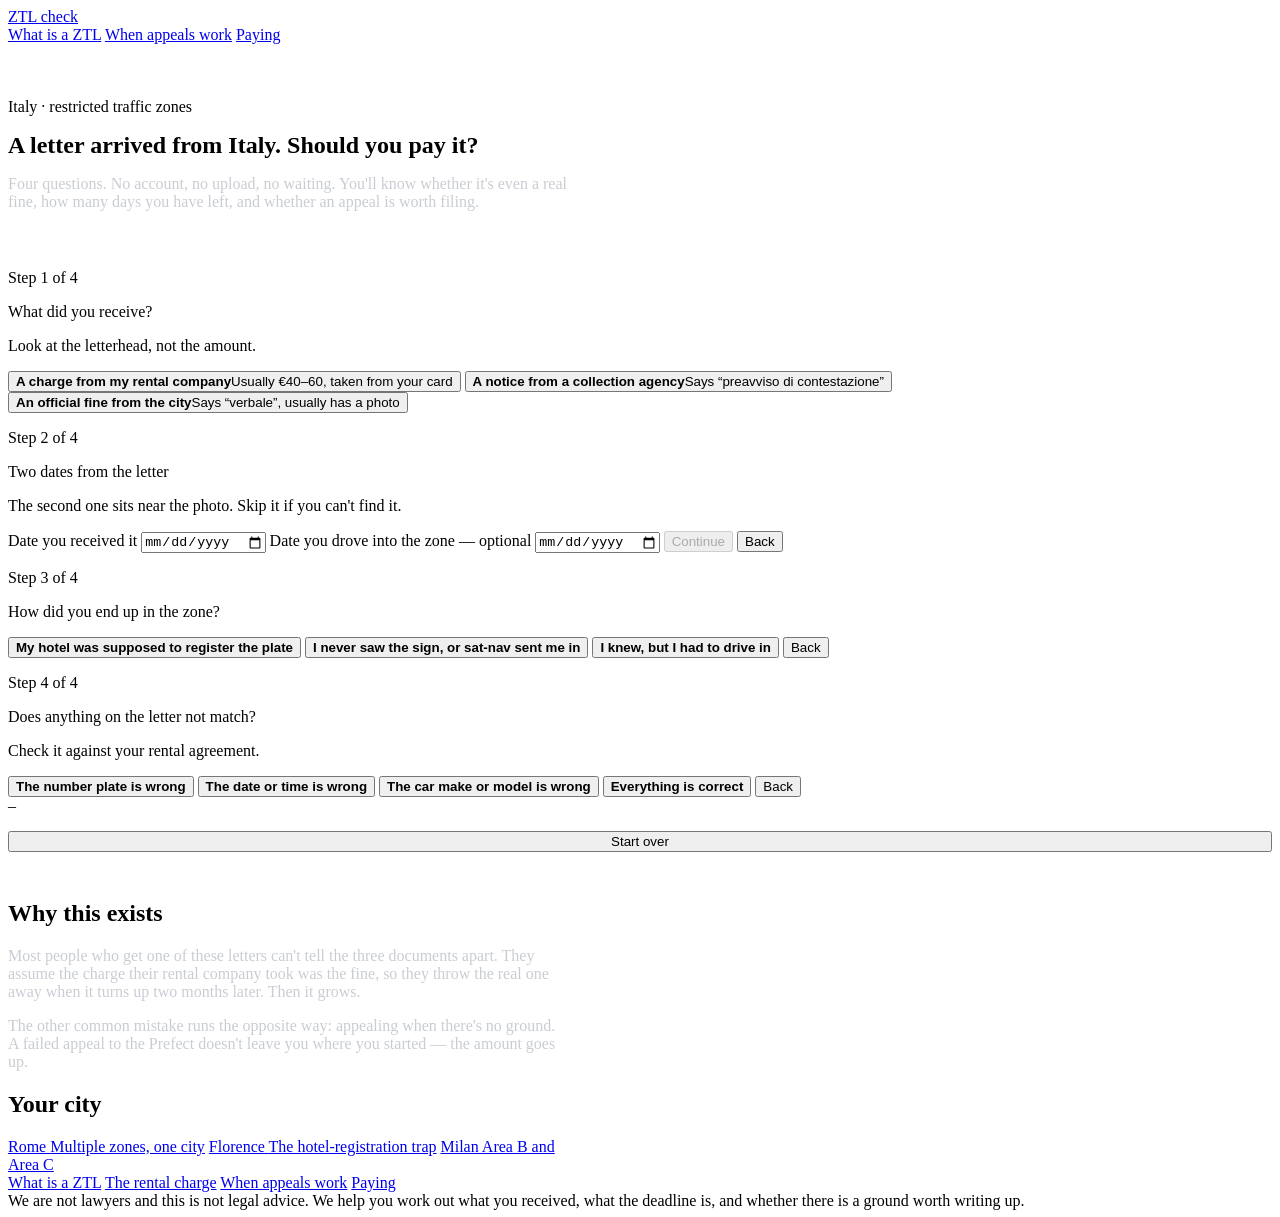
==== index.html @ f79babda "Add files via upload" ====
<!DOCTYPE html>
<html lang="en">
<head>
<meta charset="utf-8">
<meta name="viewport" content="width=device-width, initial-scale=1, viewport-fit=cover">
<title>Got an Italian ZTL fine? Find out in 30 seconds if you should pay or appeal</title>
<meta name="description" content="Four questions and you know whether your Italian ZTL letter is a real fine, whether you still have a deadline, and whether an appeal is worth it. Free.">
<link rel="canonical" href="https://example.com/">
<meta property="og:title" content="Got an Italian ZTL fine?">
<meta property="og:description" content="Four questions. Pay, appeal, or ignore — you'll know in 30 seconds.">
<meta property="og:type" content="website">
<link rel="preconnect" href="https://fonts.googleapis.com">
<link rel="preconnect" href="https://fonts.gstatic.com" crossorigin>
<link href="https://fonts.googleapis.com/css2?family=Archivo+Narrow:wght@600;700&family=Archivo:wght@400;600;900&display=swap" rel="stylesheet">
<link rel="stylesheet" href="assets/style.css">
</head>
<body class="night">

<header class="site-head">
  <div class="wrap">
    <div class="mark" aria-hidden="true"></div>
    <a class="brand" href="index.html">ZTL check</a>
    <nav>
      <a href="what-is-ztl.html">What is a ZTL</a>
      <a href="appeal-grounds.html">When appeals work</a>
      <a href="how-to-pay.html">Paying</a>
    </nav>
  </div>
</header>

<main class="wrap">

  <section style="padding:38px 0 26px;max-width:560px">
    <p class="plate">Italy · restricted traffic zones</p>
    <h1 style="margin:10px 0 14px">A letter arrived from Italy. Should you pay it?</h1>
    <p class="lede" style="color:#C9CDD3">Four questions. No account, no upload, no waiting. You'll know whether it's even a real fine, how many days you have left, and whether an appeal is worth filing.</p>
  </section>

  <!-- ===================== THE TOOL ===================== -->
  <section id="tool">
    <div class="dots" aria-hidden="true">
      <i class="dot on"></i><i class="dot"></i><i class="dot"></i><i class="dot"></i>
    </div>

    <div class="step on" id="s1">
      <p class="plate">Step 1 of 4</p>
      <p class="q">What did you receive?</p>
      <p class="help">Look at the letterhead, not the amount.</p>
      <button class="opt" data-q="doc_type" data-v="rental_fee">
        <b>A charge from my rental company</b><span>Usually €40–60, taken from your card</span></button>
      <button class="opt" data-q="doc_type" data-v="preavviso">
        <b>A notice from a collection agency</b><span>Says “preavviso di contestazione”</span></button>
      <button class="opt" data-q="doc_type" data-v="verbale">
        <b>An official fine from the city</b><span>Says “verbale”, usually has a photo</span></button>
    </div>

    <div class="step" id="s2">
      <p class="plate">Step 2 of 4</p>
      <p class="q">Two dates from the letter</p>
      <p class="help">The second one sits near the photo. Skip it if you can't find it.</p>
      <label class="field"><span class="plate">Date you received it</span>
        <input type="date" id="notice_date"></label>
      <label class="field"><span class="plate">Date you drove into the zone — optional</span>
        <input type="date" id="violation_date"></label>
      <button class="next" id="n2" disabled>Continue</button>
      <button class="back" data-back="1">Back</button>
    </div>

    <div class="step" id="s3">
      <p class="plate">Step 3 of 4</p>
      <p class="q">How did you end up in the zone?</p>
      <button class="opt" data-q="entry" data-v="hotel"><b>My hotel was supposed to register the plate</b></button>
      <button class="opt" data-q="entry" data-v="no_sign"><b>I never saw the sign, or sat-nav sent me in</b></button>
      <button class="opt" data-q="entry" data-v="knew"><b>I knew, but I had to drive in</b></button>
      <button class="back" data-back="2">Back</button>
    </div>

    <div class="step" id="s4">
      <p class="plate">Step 4 of 4</p>
      <p class="q">Does anything on the letter not match?</p>
      <p class="help">Check it against your rental agreement.</p>
      <button class="opt" data-q="mismatch" data-v="plate"><b>The number plate is wrong</b></button>
      <button class="opt" data-q="mismatch" data-v="datetime"><b>The date or time is wrong</b></button>
      <button class="opt" data-q="mismatch" data-v="vehicle"><b>The car make or model is wrong</b></button>
      <button class="opt" data-q="mismatch" data-v="none"><b>Everything is correct</b></button>
      <button class="back" data-back="3">Back</button>
    </div>

    <div class="step" id="sr">
      <div class="sign-badge" id="badge"><div class="num" id="bnum">–</div><div class="unit" id="bunit"></div></div>
      <p id="verdict"></p>
      <p id="detail"></p>
      <div class="ground" id="ground" hidden></div>
      <a class="btn block ghost" id="cta" href="#"></a>
      <button class="back" data-back="1" style="width:100%;text-align:center">Start over</button>
    </div>
  </section>
  <!-- =================== END OF TOOL ==================== -->

  <section style="max-width:560px;margin-top:48px">
    <h2>Why this exists</h2>
    <p style="color:#C9CDD3">Most people who get one of these letters can't tell the three documents apart. They assume the charge their rental company took was the fine, so they throw the real one away when it turns up two months later. Then it grows.</p>
    <p style="color:#C9CDD3">The other common mistake runs the opposite way: appealing when there's no ground. A failed appeal to the Prefect doesn't leave you where you started — the amount goes up.</p>

    <h2>Your city</h2>
    <div class="cities">
      <a href="cities/rome.html">Rome <span>Multiple zones, one city</span></a>
      <a href="cities/florence.html">Florence <span>The hotel-registration trap</span></a>
      <a href="cities/milan.html">Milan <span>Area B and Area C</span></a>
    </div>
  </section>
</main>

<footer class="site-foot">
  <div class="wrap">
    <nav>
      <a href="what-is-ztl.html">What is a ZTL</a>
      <a href="rental-charge.html">The rental charge</a>
      <a href="appeal-grounds.html">When appeals work</a>
      <a href="how-to-pay.html">Paying</a>
    </nav>
    <p style="margin:0">We are not lawyers and this is not legal advice. We help you work out what you received, what the deadline is, and whether there is a ground worth writing up.</p>
  </div>
</footer>

<script src="assets/rules.js"></script>
<script src="assets/app.js"></script>
</body>
</html>
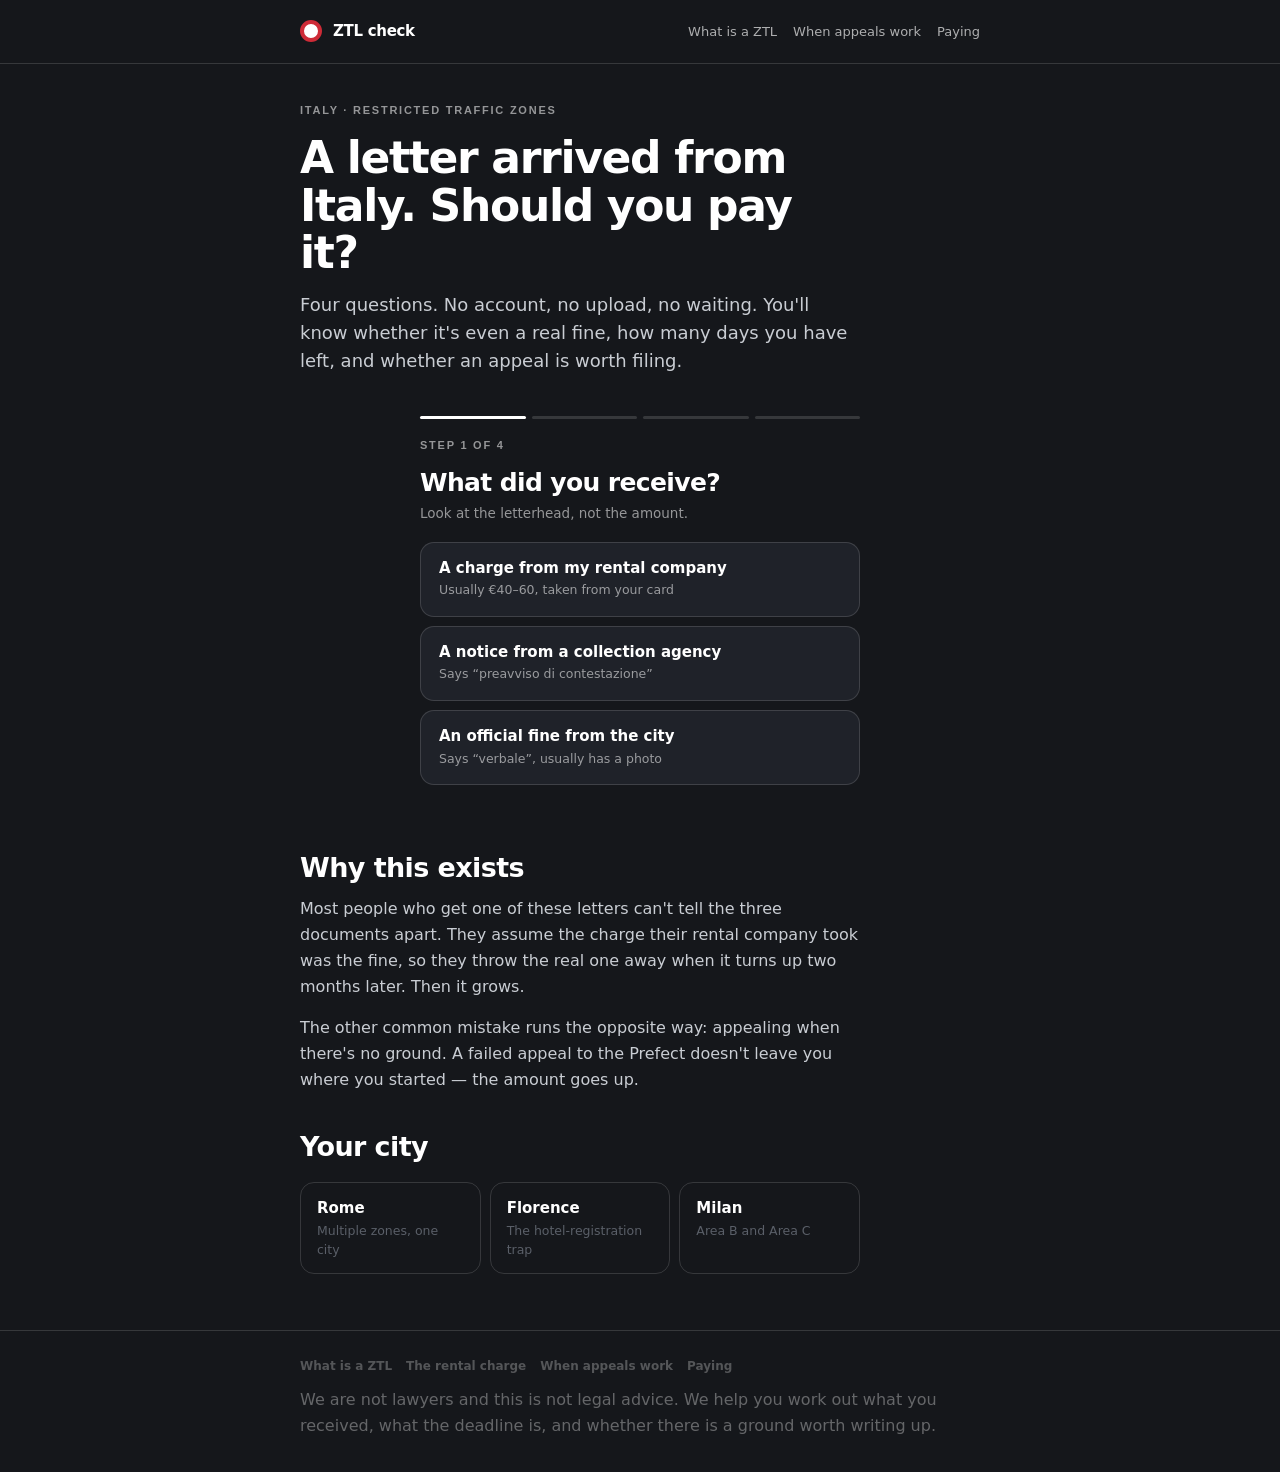
==== commit 57b44466: "Add files via upload" ====
--- a/index.html
+++ b/index.html
@@ -5,14 +5,14 @@
 <meta name="viewport" content="width=device-width, initial-scale=1, viewport-fit=cover">
 <title>Got an Italian ZTL fine? Find out in 30 seconds if you should pay or appeal</title>
 <meta name="description" content="Four questions and you know whether your Italian ZTL letter is a real fine, whether you still have a deadline, and whether an appeal is worth it. Free.">
-<link rel="canonical" href="https://example.com/">
+<link rel="canonical" href="https://johansson3.github.io/ztl-check/">
 <meta property="og:title" content="Got an Italian ZTL fine?">
 <meta property="og:description" content="Four questions. Pay, appeal, or ignore — you'll know in 30 seconds.">
 <meta property="og:type" content="website">
 <link rel="preconnect" href="https://fonts.googleapis.com">
 <link rel="preconnect" href="https://fonts.gstatic.com" crossorigin>
 <link href="https://fonts.googleapis.com/css2?family=Archivo+Narrow:wght@600;700&family=Archivo:wght@400;600;900&display=swap" rel="stylesheet">
-<link rel="stylesheet" href="assets/style.css">
+<link rel="stylesheet" href="style.css">
 </head>
 <body class="night">
 
@@ -104,9 +104,9 @@
 
     <h2>Your city</h2>
     <div class="cities">
-      <a href="cities/rome.html">Rome <span>Multiple zones, one city</span></a>
-      <a href="cities/florence.html">Florence <span>The hotel-registration trap</span></a>
-      <a href="cities/milan.html">Milan <span>Area B and Area C</span></a>
+      <a href="rome.html">Rome <span>Multiple zones, one city</span></a>
+      <a href="florence.html">Florence <span>The hotel-registration trap</span></a>
+      <a href="milan.html">Milan <span>Area B and Area C</span></a>
     </div>
   </section>
 </main>
@@ -123,7 +123,7 @@
   </div>
 </footer>
 
-<script src="assets/rules.js"></script>
-<script src="assets/app.js"></script>
+<script src="rules.js"></script>
+<script src="app.js"></script>
 </body>
 </html>
--- a/style.css
+++ b/style.css
@@ -0,0 +1,173 @@
+/* ZTL Check — shared design system
+   Road at night (tool) vs road sign (content). Two surfaces, one vocabulary. */
+
+:root{
+  --asphalt:#15171B;
+  --asphalt-2:#1F2229;
+  --sign:#FFFFFF;
+  --paper:#F3F2EF;
+  --rosso:#CE2B37;
+  --verde:#0B7A4B;
+  --ambra:#E2A32B;
+  --chalk:rgba(255,255,255,.55);
+  --line-dark:rgba(255,255,255,.14);
+  --line-light:rgba(21,23,27,.14);
+  --muted:#5A5F68;
+  --r:14px;
+  --wrap:720px;
+}
+
+*{box-sizing:border-box;margin:0;padding:0}
+html{scroll-behavior:smooth}
+body{
+  font-family:'Archivo',system-ui,-apple-system,sans-serif;
+  -webkit-font-smoothing:antialiased;
+  line-height:1.5;
+}
+
+/* ---------- surfaces ---------- */
+body.night{background:var(--asphalt);color:var(--sign)}
+body.day{background:var(--paper);color:var(--asphalt)}
+
+.wrap{width:100%;max-width:var(--wrap);margin:0 auto;padding:0 20px}
+.narrow{max-width:560px}
+
+/* ---------- signage label ---------- */
+.plate{
+  font-family:'Archivo Narrow',sans-serif;font-weight:700;
+  text-transform:uppercase;letter-spacing:.16em;font-size:11px;
+}
+.night .plate{color:var(--chalk)}
+.day .plate{color:var(--muted)}
+
+/* ---------- header ---------- */
+.site-head{padding:20px 0;border-bottom:1px solid var(--line-light)}
+.night .site-head{border-color:var(--line-dark)}
+.site-head .wrap{display:flex;align-items:center;gap:11px}
+.mark{width:22px;height:22px;border-radius:50%;border:4px solid var(--rosso);background:var(--sign);flex:0 0 auto}
+.site-head a.brand{text-decoration:none;color:inherit;font-weight:900;letter-spacing:-.02em;font-size:15px}
+.site-head nav{margin-left:auto;display:flex;gap:16px}
+.site-head nav a{font-size:13px;text-decoration:none;color:inherit;opacity:.65}
+.site-head nav a:hover{opacity:1}
+@media(max-width:560px){.site-head nav{display:none}}
+
+/* ---------- type ---------- */
+h1{font-size:clamp(30px,6.5vw,44px);line-height:1.08;font-weight:900;letter-spacing:-.03em}
+h2{font-size:clamp(21px,4vw,27px);line-height:1.18;font-weight:900;letter-spacing:-.022em;margin:38px 0 12px}
+h3{font-size:17px;font-weight:600;margin:26px 0 7px;letter-spacing:-.01em}
+p{margin:0 0 15px;font-size:16px;line-height:1.62}
+.day p{color:#2A2E35}
+.lede{font-size:18px;line-height:1.55}
+.day .lede{color:#3A3F47}
+a{color:inherit}
+ul,ol{margin:0 0 16px 20px}
+li{margin-bottom:8px;font-size:16px;line-height:1.55}
+.day li{color:#2A2E35}
+strong{font-weight:600}
+:focus-visible{outline:2px solid var(--ambra);outline-offset:2px}
+
+/* ---------- callouts ---------- */
+.note{
+  border-left:4px solid var(--ambra);padding:14px 0 14px 16px;margin:22px 0;
+  font-size:15.5px;line-height:1.55;
+}
+.note.stop{border-color:var(--rosso)}
+.note.go{border-color:var(--verde)}
+.note b{display:block;font-weight:700;margin-bottom:4px}
+
+/* ---------- facts table ---------- */
+.facts{width:100%;border-collapse:collapse;margin:20px 0 26px;font-size:15px}
+.facts th,.facts td{text-align:left;padding:12px 0;border-bottom:1px solid var(--line-light)}
+.night .facts th,.night .facts td{border-color:var(--line-dark)}
+.facts th{
+  font-family:'Archivo Narrow',sans-serif;font-weight:700;text-transform:uppercase;
+  letter-spacing:.1em;font-size:11px;color:var(--muted);width:42%;vertical-align:top;padding-right:16px;
+}
+.night .facts th{color:var(--chalk)}
+
+/* ---------- buttons ---------- */
+.btn{
+  display:inline-block;text-decoration:none;text-align:center;border:0;cursor:pointer;
+  font:inherit;font-weight:900;font-size:15.5px;letter-spacing:-.01em;
+  padding:16px 22px;border-radius:var(--r);
+}
+.btn.primary{background:var(--ambra);color:var(--asphalt)}
+.btn.block{display:block;width:100%}
+.btn.ghost{background:transparent;border:1px solid var(--line-light);font-weight:600}
+.night .btn.ghost{border-color:var(--line-dark)}
+
+/* ---------- the tool ---------- */
+#tool{max-width:440px;margin:0 auto;padding-bottom:10px}
+.dots{display:flex;gap:6px;margin:0 0 18px}
+.dot{height:3px;flex:1;background:var(--line-dark);border-radius:2px;transition:background .25s}
+.dot.on{background:var(--sign)}
+.step{display:none;animation:in .28s ease}
+.step.on{display:block}
+@keyframes in{from{opacity:0;transform:translateY(8px)}to{opacity:1;transform:none}}
+@media (prefers-reduced-motion:reduce){.step{animation:none}}
+.q{font-size:25px;line-height:1.15;font-weight:900;letter-spacing:-.025em;margin:6px 0 6px}
+.help{font-size:13.5px;color:var(--chalk);margin-bottom:18px;line-height:1.45}
+.opt{
+  width:100%;text-align:left;background:var(--asphalt-2);color:var(--sign);
+  border:1px solid var(--line-dark);border-radius:var(--r);
+  padding:16px 18px;margin-bottom:9px;cursor:pointer;font:inherit;
+  transition:border-color .15s,background .15s;
+}
+.opt:hover,.opt:focus-visible{border-color:var(--sign);background:#262a32}
+.opt b{display:block;font-weight:600;font-size:15px;line-height:1.3}
+.opt span{display:block;font-size:12.5px;color:var(--chalk);margin-top:3px}
+label.field{display:block;margin-bottom:14px}
+label.field .plate{display:block;margin-bottom:6px}
+input[type=date]{
+  width:100%;background:var(--asphalt-2);border:1px solid var(--line-dark);
+  border-radius:var(--r);padding:15px 16px;color:var(--sign);font:inherit;font-size:15px;
+}
+.next{
+  width:100%;background:var(--sign);color:var(--asphalt);border:0;border-radius:var(--r);
+  padding:16px;font:inherit;font-weight:900;font-size:15px;margin-top:4px;cursor:pointer;
+}
+.next:disabled{opacity:.35;cursor:not-allowed}
+.back{background:none;border:0;padding:14px 0;font:inherit;font-size:12.5px;color:var(--chalk);cursor:pointer}
+.back:hover{color:var(--sign)}
+
+/* signature: verdict as a road sign, the number is the days that matter */
+.sign-badge{
+  width:150px;height:150px;border-radius:50%;background:var(--sign);
+  display:flex;flex-direction:column;align-items:center;justify-content:center;
+  margin:4px auto 22px;
+}
+.sign-badge.green{border:13px solid var(--verde)}
+.sign-badge.amber{border:13px solid var(--ambra)}
+.sign-badge.red{border:13px solid var(--rosso)}
+.sign-badge .num{font-weight:900;font-size:52px;line-height:.9;color:var(--asphalt);letter-spacing:-.045em}
+.sign-badge .unit{
+  font-family:'Archivo Narrow',sans-serif;font-weight:700;font-size:10px;
+  text-transform:uppercase;letter-spacing:.14em;color:var(--muted);margin-top:5px;text-align:center;line-height:1.3;
+}
+#verdict{font-size:27px;line-height:1.12;font-weight:900;letter-spacing:-.028em;text-align:center}
+#detail{font-size:14.5px;line-height:1.55;color:#D3D6DB;margin:12px 0 20px;text-align:center}
+.ground{
+  border-top:1px solid var(--line-dark);border-bottom:1px solid var(--line-dark);
+  padding:13px 0;margin-bottom:20px;font-size:13.5px;color:var(--chalk);line-height:1.5;
+}
+.ground b{color:var(--sign);font-weight:600}
+
+/* ---------- city grid ---------- */
+.cities{display:grid;grid-template-columns:repeat(auto-fill,minmax(150px,1fr));gap:9px;margin:20px 0 10px}
+.cities a{
+  display:block;text-decoration:none;padding:14px 16px;border-radius:var(--r);
+  border:1px solid var(--line-light);font-weight:600;font-size:15px;
+}
+.night .cities a{border-color:var(--line-dark)}
+.cities a:hover{border-color:var(--ambra)}
+.cities a span{display:block;font-weight:400;font-size:12.5px;color:var(--muted);margin-top:2px}
+
+/* ---------- footer ---------- */
+.site-foot{
+  margin-top:56px;padding:26px 0 34px;border-top:1px solid var(--line-light);
+  font-size:12px;line-height:1.6;color:var(--muted);
+}
+.night .site-foot{border-color:var(--line-dark);color:rgba(255,255,255,.34)}
+.site-foot a{opacity:.8}
+.site-foot nav{margin-bottom:10px;display:flex;flex-wrap:wrap;gap:14px}
+.site-foot nav a{text-decoration:none;font-weight:600}
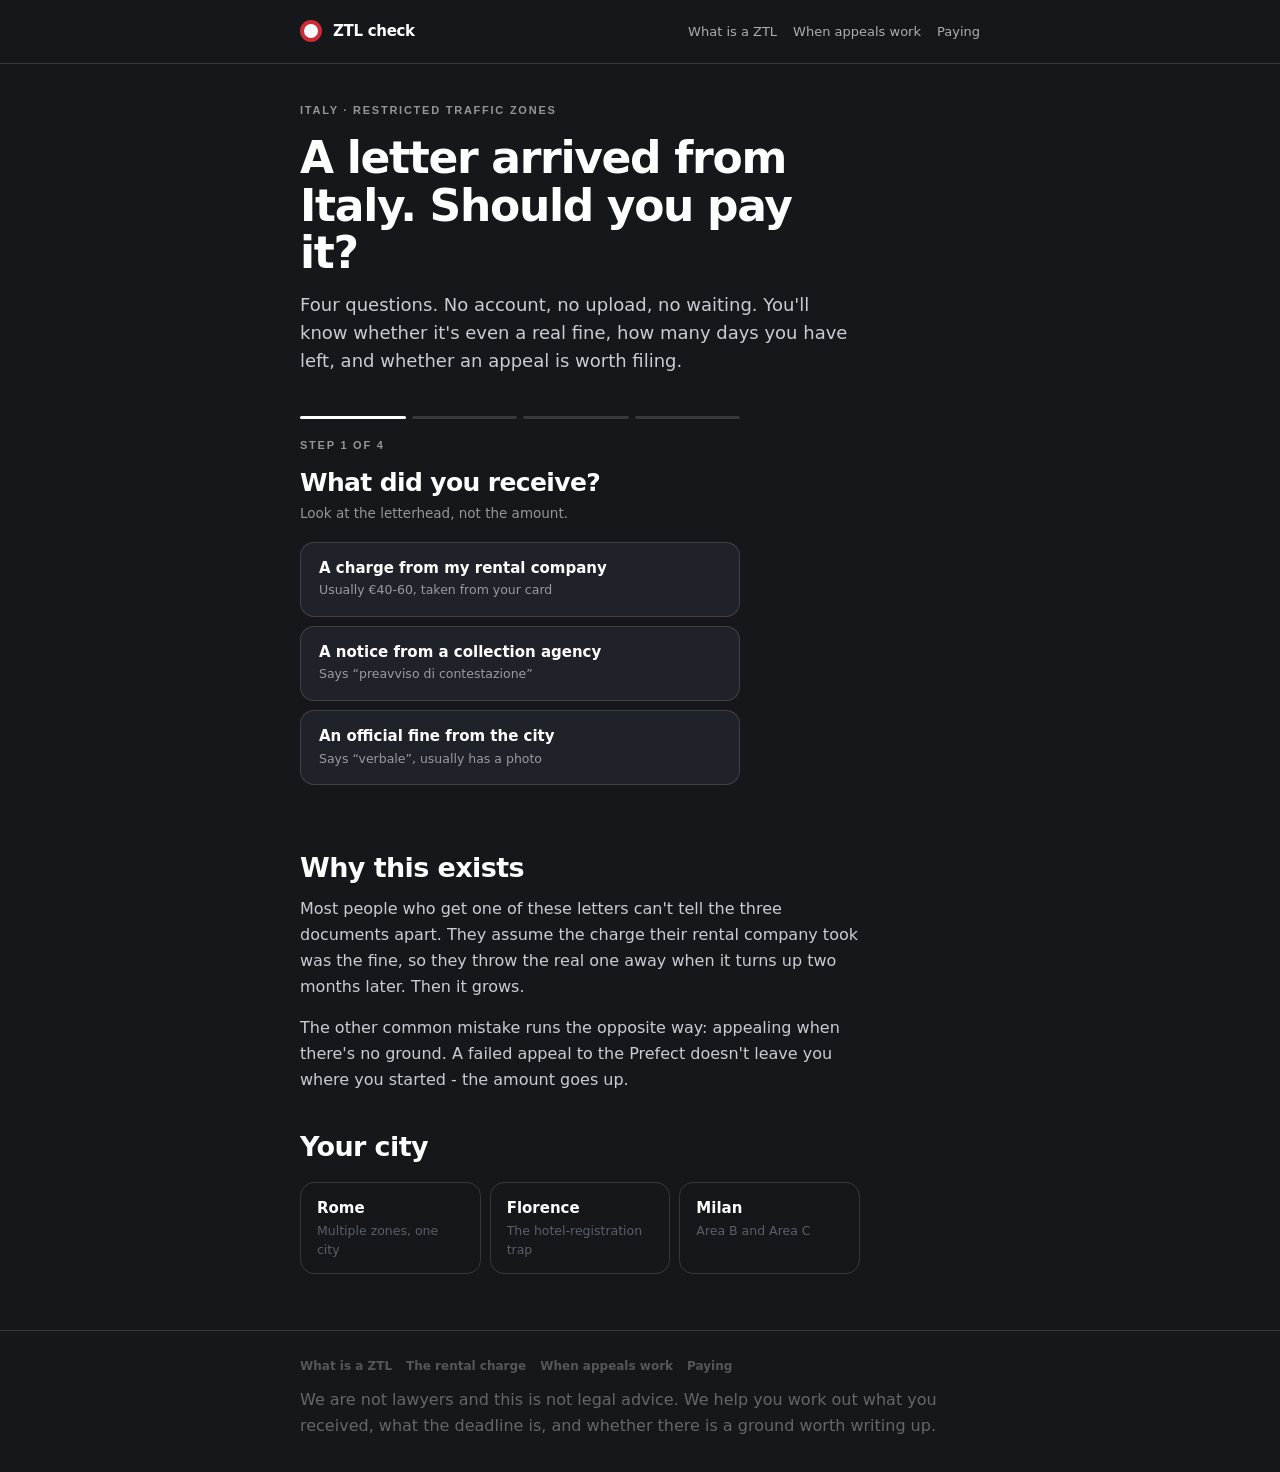
==== commit 2b968858: "Add files via upload" ====
--- a/index.html
+++ b/index.html
@@ -7,7 +7,7 @@
 <meta name="description" content="Four questions and you know whether your Italian ZTL letter is a real fine, whether you still have a deadline, and whether an appeal is worth it. Free.">
 <link rel="canonical" href="https://johansson3.github.io/ztl-check/">
 <meta property="og:title" content="Got an Italian ZTL fine?">
-<meta property="og:description" content="Four questions. Pay, appeal, or ignore — you'll know in 30 seconds.">
+<meta property="og:description" content="Four questions. Pay, appeal, or ignore - you'll know in 30 seconds.">
 <meta property="og:type" content="website">
 <link rel="preconnect" href="https://fonts.googleapis.com">
 <link rel="preconnect" href="https://fonts.gstatic.com" crossorigin>
@@ -47,7 +47,7 @@
       <p class="q">What did you receive?</p>
       <p class="help">Look at the letterhead, not the amount.</p>
       <button class="opt" data-q="doc_type" data-v="rental_fee">
-        <b>A charge from my rental company</b><span>Usually €40–60, taken from your card</span></button>
+        <b>A charge from my rental company</b><span>Usually €40-60, taken from your card</span></button>
       <button class="opt" data-q="doc_type" data-v="preavviso">
         <b>A notice from a collection agency</b><span>Says “preavviso di contestazione”</span></button>
       <button class="opt" data-q="doc_type" data-v="verbale">
@@ -60,7 +60,7 @@
       <p class="help">The second one sits near the photo. Skip it if you can't find it.</p>
       <label class="field"><span class="plate">Date you received it</span>
         <input type="date" id="notice_date"></label>
-      <label class="field"><span class="plate">Date you drove into the zone — optional</span>
+      <label class="field"><span class="plate">Date you drove into the zone - optional</span>
         <input type="date" id="violation_date"></label>
       <button class="next" id="n2" disabled>Continue</button>
       <button class="back" data-back="1">Back</button>
@@ -87,7 +87,7 @@
     </div>
 
     <div class="step" id="sr">
-      <div class="sign-badge" id="badge"><div class="num" id="bnum">–</div><div class="unit" id="bunit"></div></div>
+      <div class="sign-badge" id="badge"><div class="num" id="bnum">-</div><div class="unit" id="bunit"></div></div>
       <p id="verdict"></p>
       <p id="detail"></p>
       <div class="ground" id="ground" hidden></div>
@@ -100,7 +100,7 @@
   <section style="max-width:560px;margin-top:48px">
     <h2>Why this exists</h2>
     <p style="color:#C9CDD3">Most people who get one of these letters can't tell the three documents apart. They assume the charge their rental company took was the fine, so they throw the real one away when it turns up two months later. Then it grows.</p>
-    <p style="color:#C9CDD3">The other common mistake runs the opposite way: appealing when there's no ground. A failed appeal to the Prefect doesn't leave you where you started — the amount goes up.</p>
+    <p style="color:#C9CDD3">The other common mistake runs the opposite way: appealing when there's no ground. A failed appeal to the Prefect doesn't leave you where you started - the amount goes up.</p>
 
     <h2>Your city</h2>
     <div class="cities">
--- a/style.css
+++ b/style.css
@@ -18,12 +18,19 @@
 }
 
 *{box-sizing:border-box;margin:0;padding:0}
-html{scroll-behavior:smooth}
+html{
+  scroll-behavior:smooth;
+  -webkit-text-size-adjust:100%;   /* iOS must not inflate text in landscape */
+  text-size-adjust:100%;
+}
 body{
   font-family:'Archivo',system-ui,-apple-system,sans-serif;
   -webkit-font-smoothing:antialiased;
   line-height:1.5;
-}
+  overflow-x:hidden;               /* nothing may push the page sideways */
+  -webkit-tap-highlight-color:transparent;
+}
+img,svg,video{max-width:100%;height:auto}
 
 /* ---------- surfaces ---------- */
 body.night{background:var(--asphalt);color:var(--sign)}
@@ -43,13 +50,27 @@
 /* ---------- header ---------- */
 .site-head{padding:20px 0;border-bottom:1px solid var(--line-light)}
 .night .site-head{border-color:var(--line-dark)}
-.site-head .wrap{display:flex;align-items:center;gap:11px}
+.site-head .wrap{display:flex;align-items:center;gap:11px;flex-wrap:wrap}
 .mark{width:22px;height:22px;border-radius:50%;border:4px solid var(--rosso);background:var(--sign);flex:0 0 auto}
 .site-head a.brand{text-decoration:none;color:inherit;font-weight:900;letter-spacing:-.02em;font-size:15px}
 .site-head nav{margin-left:auto;display:flex;gap:16px}
 .site-head nav a{font-size:13px;text-decoration:none;color:inherit;opacity:.65}
 .site-head nav a:hover{opacity:1}
-@media(max-width:560px){.site-head nav{display:none}}
+
+/* On a phone the nav wraps onto its own line instead of disappearing.
+   No hamburger, no JavaScript — three links fit. */
+@media(max-width:560px){
+  .site-head{padding:16px 0}
+  .site-head nav{
+    margin-left:0;flex-basis:100%;gap:0;
+    display:grid;grid-template-columns:repeat(3,1fr);
+    border-top:1px solid var(--line-light);margin-top:12px;
+  }
+  .night .site-head nav{border-color:var(--line-dark)}
+  .site-head nav a{
+    padding:11px 0;font-size:12.5px;font-weight:600;opacity:.75;text-align:center;
+  }
+}
 
 /* ---------- type ---------- */
 h1{font-size:clamp(30px,6.5vw,44px);line-height:1.08;font-weight:900;letter-spacing:-.03em}
@@ -88,16 +109,19 @@
 /* ---------- buttons ---------- */
 .btn{
   display:inline-block;text-decoration:none;text-align:center;border:0;cursor:pointer;
-  font:inherit;font-weight:900;font-size:15.5px;letter-spacing:-.01em;
+  font:inherit;color:inherit;              /* <button> does not inherit colour on its own */
+  font-weight:900;font-size:15.5px;letter-spacing:-.01em;
   padding:16px 22px;border-radius:var(--r);
 }
 .btn.primary{background:var(--ambra);color:var(--asphalt)}
 .btn.block{display:block;width:100%}
 .btn.ghost{background:transparent;border:1px solid var(--line-light);font-weight:600}
-.night .btn.ghost{border-color:var(--line-dark)}
+.night .btn.ghost{border-color:var(--line-dark);color:var(--sign)}
+.day .btn.ghost{color:var(--asphalt)}
+.btn.ghost:hover{border-color:var(--ambra)}
 
 /* ---------- the tool ---------- */
-#tool{max-width:440px;margin:0 auto;padding-bottom:10px}
+#tool{max-width:440px;margin:0;padding-bottom:10px}
 .dots{display:flex;gap:6px;margin:0 0 18px}
 .dot{height:3px;flex:1;background:var(--line-dark);border-radius:2px;transition:background .25s}
 .dot.on{background:var(--sign)}
@@ -152,6 +176,23 @@
 }
 .ground b{color:var(--sign);font-weight:600}
 
+/* Very small phones (iPhone SE and down): shrink the badge, tighten gutters. */
+@media(max-width:360px){
+  .wrap{padding:0 16px}
+  .sign-badge{width:128px;height:128px;border-width:11px}
+  .sign-badge .num{font-size:44px}
+  .q{font-size:22px}
+  #verdict{font-size:24px}
+  .opt{padding:14px 16px}
+}
+
+/* Landscape on a phone: the viewport is short, so stop the badge eating it. */
+@media(max-height:520px) and (orientation:landscape){
+  .sign-badge{width:104px;height:104px;border-width:9px;margin-bottom:16px}
+  .sign-badge .num{font-size:36px}
+  .sign-badge .unit{font-size:9px}
+}
+
 /* ---------- city grid ---------- */
 .cities{display:grid;grid-template-columns:repeat(auto-fill,minmax(150px,1fr));gap:9px;margin:20px 0 10px}
 .cities a{
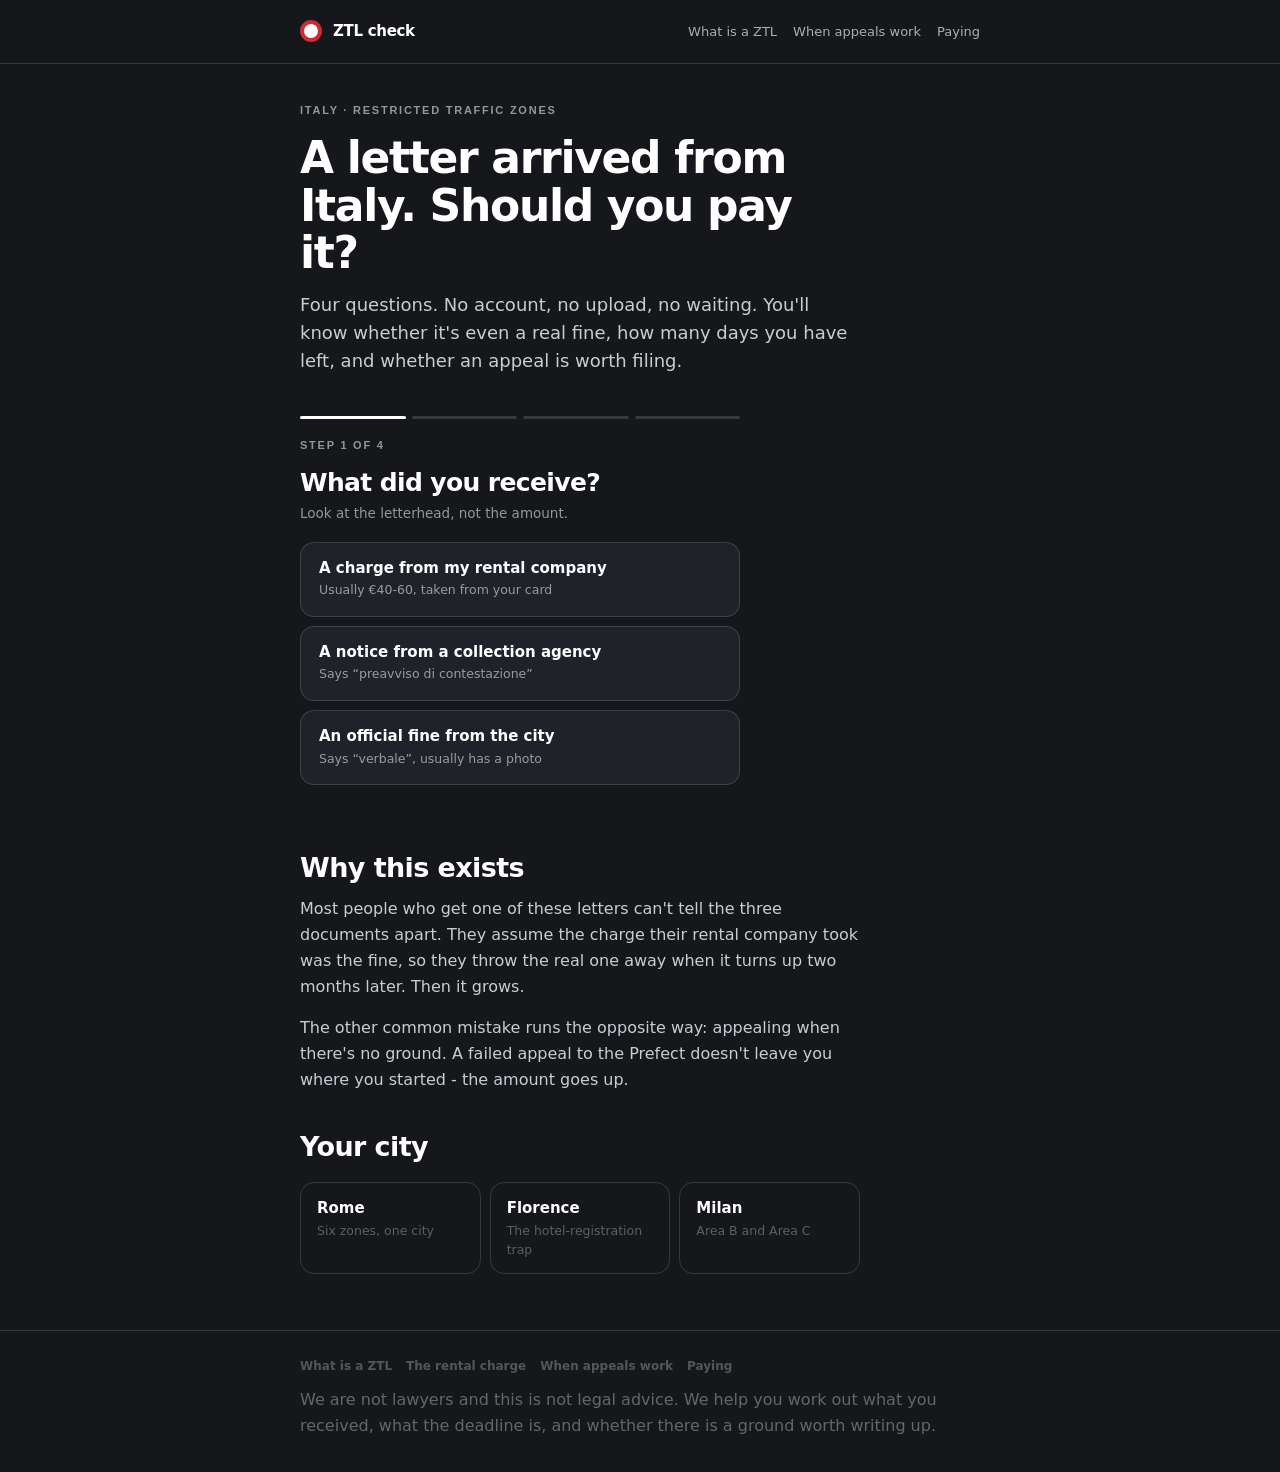
==== commit 35d8ccf2: "Add files via upload" ====
--- a/index.html
+++ b/index.html
@@ -104,7 +104,7 @@
 
     <h2>Your city</h2>
     <div class="cities">
-      <a href="rome.html">Rome <span>Multiple zones, one city</span></a>
+      <a href="rome.html">Rome <span>Six zones, one city</span></a>
       <a href="florence.html">Florence <span>The hotel-registration trap</span></a>
       <a href="milan.html">Milan <span>Area B and Area C</span></a>
     </div>
